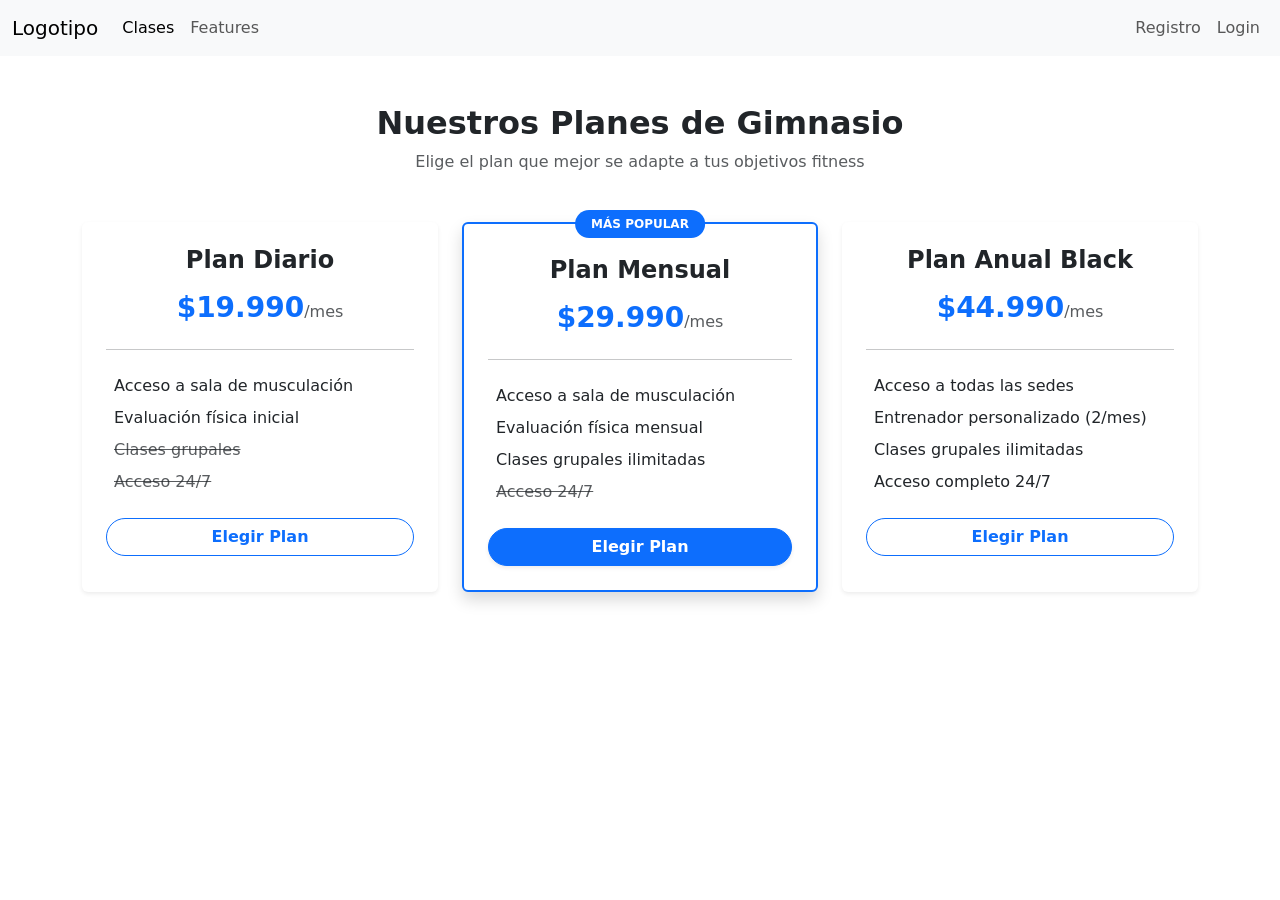
==== index.html @ c9a06f9a "cambio de nombre" ====
<!doctype html>
<html lang="en">
  <head>
    <meta charset="utf-8">
    <meta name="viewport" content="width=device-width, initial-scale=1">
    <title>Bootstrap demo</title>
    <link href="https://cdn.jsdelivr.net/npm/bootstrap@5.3.8/dist/css/bootstrap.min.css" rel="stylesheet" integrity="sha384-sRIl4kxILFvY47J16cr9ZwB07vP4J8+LH7qKQnuqkuIAvNWLzeN8tE5YBujZqJLB" crossorigin="anonymous">
  </head>
<body>
    
  
  <nav class="navbar navbar-expand-lg bg-body-tertiary">
    <div class="container-fluid">
      <a class="navbar-brand" href="#">Logotipo</a>
      <button class="navbar-toggler" type="button" data-bs-toggle="collapse" data-bs-target="#navbarNavAltMarkup"
        aria-controls="navbarNavAltMarkup" aria-expanded="false" aria-label="Toggle navigation">
        <span class="navbar-toggler-icon"></span>
      </button>
      <div class="collapse navbar-collapse" id="navbarNavAltMarkup">
        <div class="navbar-nav">
          <a class="nav-link active" aria-current="page" href="#">Clases</a>
          <a class="nav-link" href="#">Features</a>
        </div>

        <div class="navbar-nav ms-auto">
        <a class="nav-link" href="#">Registro</a>
        <a class="nav-link" href="#">Login</a>
      </div>

      </div>
    </div>
  </nav>


  <div class="container my-5">
  <!-- Título de la sección -->
  <div class="text-center mb-5">
    <h2 class="fw-bold">Nuestros Planes de Gimnasio</h2>
    <p class="text-muted">Elige el plan que mejor se adapte a tus objetivos fitness</p>
  </div>

  <!-- Contenedor de las 3 tarjetas -->
  <div class="row row-cols-1 row-cols-md-3 g-4 justify-content-center">
    <!-- Tarjeta 1: Plan Principiante -->
    <div class="col">
      <div class="card h-100 shadow-sm border-0">
        <div class="card-body p-4 text-center">
          <h4 class="card-title fw-bold mb-3">Plan Diario</h4>
          <h3 class="card-price text-primary fw-bold mb-4">$19.990<span class="fs-6 fw-normal text-muted">/mes</span></h3>
          <hr>
          <ul class="list-unstyled my-4 text-start">
            <li class="mb-2"><i class="bi bi-check2 text-success me-2"></i> Acceso a sala de musculación</li>
            <li class="mb-2"><i class="bi bi-check2 text-success me-2"></i> Evaluación física inicial</li>
            <li class="mb-2 text-muted text-decoration-line-through"><i class="bi bi-x text-danger me-2"></i> Clases grupales</li>
            <li class="text-muted text-decoration-line-through"><i class="bi bi-x text-danger me-2"></i> Acceso 24/7</li>
          </ul>
          <button class="btn btn-outline-primary w-100 mt-auto rounded-pill fw-bold">Elegir Plan</button>
        </div>
      </div>
    </div>

    <!-- Tarjeta 2: Plan Destacado (Recomendado) -->
    <div class="col">
      <div class="card h-100 shadow border-primary border-2 position-relative">
        <!-- Etiqueta de "Más Vendido" -->
        <span class="position-absolute top-0 start-50 translate-middle badge rounded-pill bg-primary px-3 py-2 fw-bold text-uppercase">Más Popular</span>
        
        <div class="card-body p-4 text-center mt-2">
          <h4 class="card-title fw-bold mb-3">Plan Mensual</h4>
          <h3 class="card-price text-primary fw-bold mb-4">$29.990<span class="fs-6 fw-normal text-muted">/mes</span></h3>
          <hr>
          <ul class="list-unstyled my-4 text-start">
            <li class="mb-2"><i class="bi bi-check2 text-success me-2"></i> Acceso a sala de musculación</li>
            <li class="mb-2"><i class="bi bi-check2 text-success me-2"></i> Evaluación física mensual</li>
            <li class="mb-2"><i class="bi bi-check2 text-success me-2"></i> Clases grupales ilimitadas</li>
            <li class="text-muted text-decoration-line-through"><i class="bi bi-x text-danger me-2"></i> Acceso 24/7</li>
          </ul>
          <button class="btn btn-primary w-100 mt-auto rounded-pill fw-bold shadow-sm">Elegir Plan</button>
        </div>
      </div>
    </div>

    <!-- Tarjeta 3: Plan Premium -->
    <div class="col">
      <div class="card h-100 shadow-sm border-0">
        <div class="card-body p-4 text-center">
          <h4 class="card-title fw-bold mb-3">Plan Anual Black</h4>
          <h3 class="card-price text-primary fw-bold mb-4">$44.990<span class="fs-6 fw-normal text-muted">/mes</span></h3>
          <hr>
          <ul class="list-unstyled my-4 text-start">
            <li class="mb-2"><i class="bi bi-check2 text-success me-2"></i> Acceso a todas las sedes</li>
            <li class="mb-2"><i class="bi bi-check2 text-success me-2"></i> Entrenador personalizado (2/mes)</li>
            <li class="mb-2"><i class="bi bi-check2 text-success me-2"></i> Clases grupales ilimitadas</li>
            <li class="mb-2"><i class="bi bi-check2 text-success me-2"></i> Acceso completo 24/7</li>
          </ul>
          <button class="btn btn-outline-primary w-100 mt-auto rounded-pill fw-bold">Elegir Plan</button>
        </div>
      </div>
    </div>
  </div>
</div>




<script src="https://cdn.jsdelivr.net/npm/bootstrap@5.3.8/dist/js/bootstrap.bundle.min.js"
    integrity="sha384-FKyoEForCGlyvwx9Hj09JcYn3nv7wiPVlz7YYwJrWVcXK/BmnVDxM+D2scQbITxI"
    crossorigin="anonymous"></script>
</body>
</html>
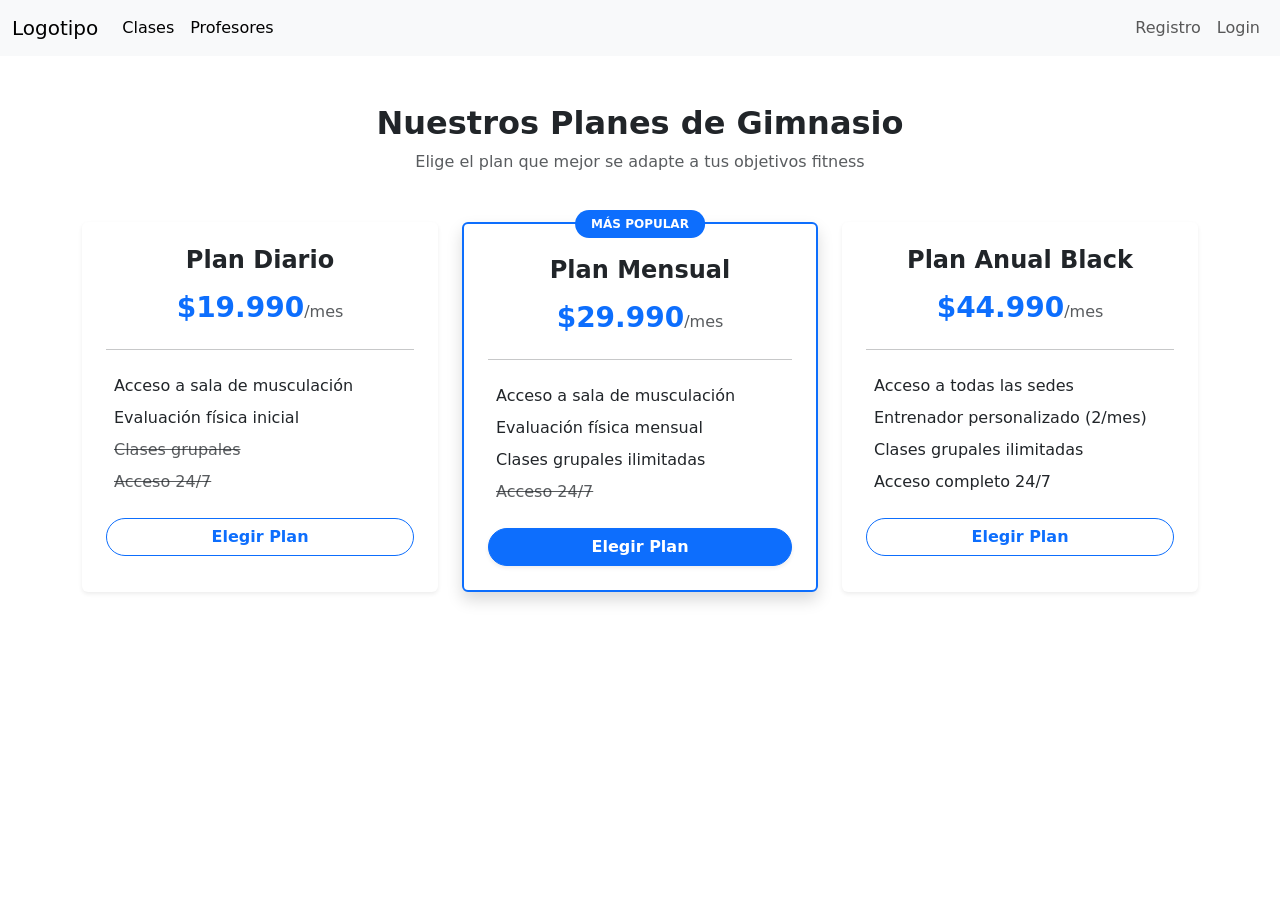
==== commit 6c33a2a1: "Se crea css y formulario de clases" ====
--- a/index.html
+++ b/index.html
@@ -11,15 +11,15 @@
   
   <nav class="navbar navbar-expand-lg bg-body-tertiary">
     <div class="container-fluid">
-      <a class="navbar-brand" href="#">Logotipo</a>
+      <a class="navbar-brand" href="index.html">Logotipo</a>
       <button class="navbar-toggler" type="button" data-bs-toggle="collapse" data-bs-target="#navbarNavAltMarkup"
         aria-controls="navbarNavAltMarkup" aria-expanded="false" aria-label="Toggle navigation">
         <span class="navbar-toggler-icon"></span>
       </button>
       <div class="collapse navbar-collapse" id="navbarNavAltMarkup">
         <div class="navbar-nav">
-          <a class="nav-link active" aria-current="page" href="#">Clases</a>
-          <a class="nav-link" href="#">Features</a>
+          <a class="nav-link active" aria-current="page" href="clases.html">Clases</a>
+          <a class="nav-link active" aria-current="page" href="#">Profesores</a>
         </div>
 
         <div class="navbar-nav ms-auto">
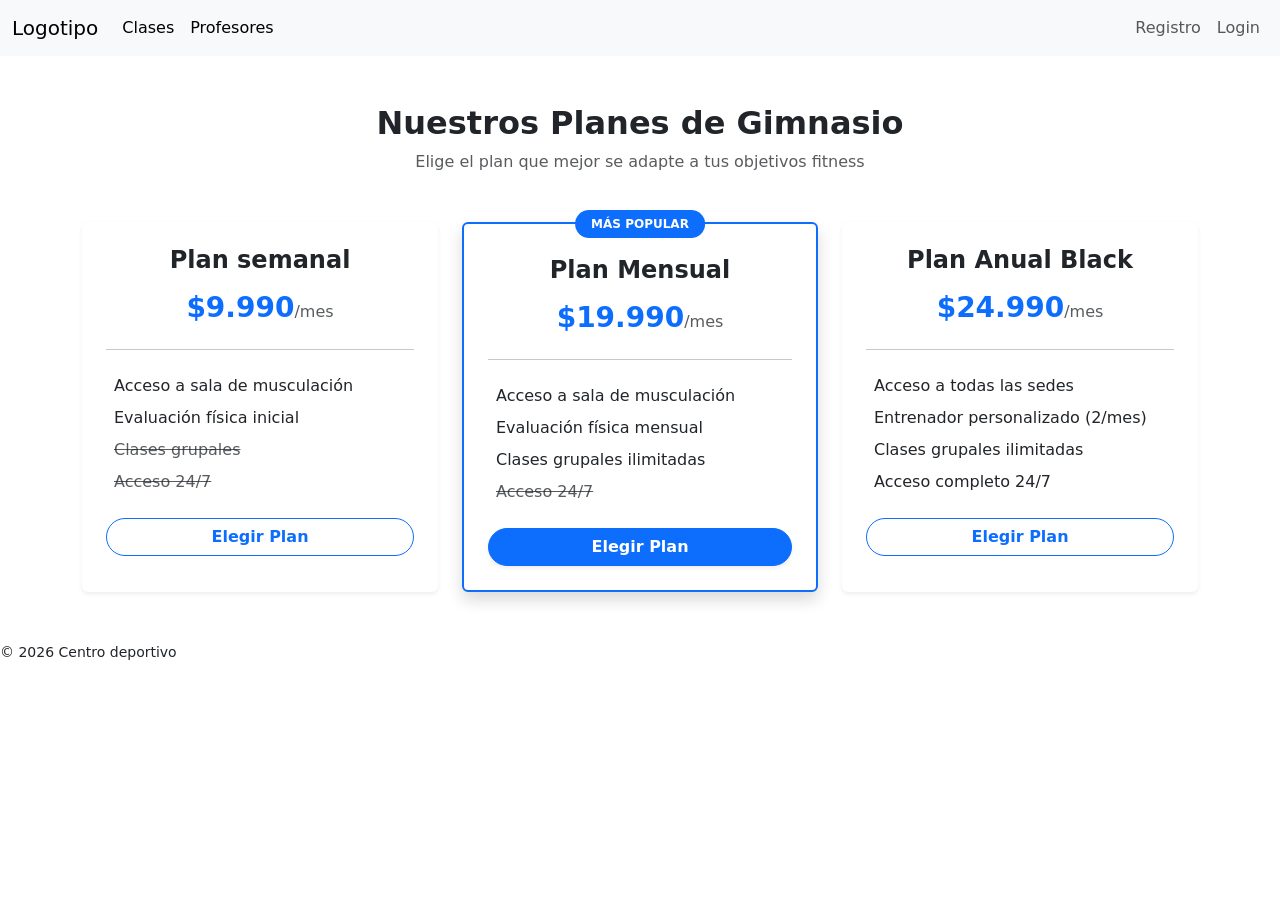
==== commit bec07301: "Se agrega archivo js de validacion y modificaciones al estilo y archivos html" ====
--- a/index.html
+++ b/index.html
@@ -41,12 +41,12 @@
 
   <!-- Contenedor de las 3 tarjetas -->
   <div class="row row-cols-1 row-cols-md-3 g-4 justify-content-center">
-    <!-- Tarjeta 1: Plan Principiante -->
+    <!-- Tarjeta 1: Plan Semanal -->
     <div class="col">
       <div class="card h-100 shadow-sm border-0">
         <div class="card-body p-4 text-center">
-          <h4 class="card-title fw-bold mb-3">Plan Diario</h4>
-          <h3 class="card-price text-primary fw-bold mb-4">$19.990<span class="fs-6 fw-normal text-muted">/mes</span></h3>
+          <h4 class="card-title fw-bold mb-3">Plan semanal</h4>
+          <h3 class="card-price text-primary fw-bold mb-4">$9.990<span class="fs-6 fw-normal text-muted">/mes</span></h3>
           <hr>
           <ul class="list-unstyled my-4 text-start">
             <li class="mb-2"><i class="bi bi-check2 text-success me-2"></i> Acceso a sala de musculación</li>
@@ -59,7 +59,7 @@
       </div>
     </div>
 
-    <!-- Tarjeta 2: Plan Destacado (Recomendado) -->
+    <!-- Tarjeta 2: Plan Mensual (Recomendado) -->
     <div class="col">
       <div class="card h-100 shadow border-primary border-2 position-relative">
         <!-- Etiqueta de "Más Vendido" -->
@@ -67,7 +67,7 @@
         
         <div class="card-body p-4 text-center mt-2">
           <h4 class="card-title fw-bold mb-3">Plan Mensual</h4>
-          <h3 class="card-price text-primary fw-bold mb-4">$29.990<span class="fs-6 fw-normal text-muted">/mes</span></h3>
+          <h3 class="card-price text-primary fw-bold mb-4">$19.990<span class="fs-6 fw-normal text-muted">/mes</span></h3>
           <hr>
           <ul class="list-unstyled my-4 text-start">
             <li class="mb-2"><i class="bi bi-check2 text-success me-2"></i> Acceso a sala de musculación</li>
@@ -85,7 +85,7 @@
       <div class="card h-100 shadow-sm border-0">
         <div class="card-body p-4 text-center">
           <h4 class="card-title fw-bold mb-3">Plan Anual Black</h4>
-          <h3 class="card-price text-primary fw-bold mb-4">$44.990<span class="fs-6 fw-normal text-muted">/mes</span></h3>
+          <h3 class="card-price text-primary fw-bold mb-4">$24.990<span class="fs-6 fw-normal text-muted">/mes</span></h3>
           <hr>
           <ul class="list-unstyled my-4 text-start">
             <li class="mb-2"><i class="bi bi-check2 text-success me-2"></i> Acceso a todas las sedes</li>
@@ -101,8 +101,9 @@
 </div>
 
 
+<footer><small>&copy; 2026 Centro deportivo</small></footer>
 
-
+<!-- Animacion colapse cuando es responsivo -->
 <script src="https://cdn.jsdelivr.net/npm/bootstrap@5.3.8/dist/js/bootstrap.bundle.min.js"
     integrity="sha384-FKyoEForCGlyvwx9Hj09JcYn3nv7wiPVlz7YYwJrWVcXK/BmnVDxM+D2scQbITxI"
     crossorigin="anonymous"></script>
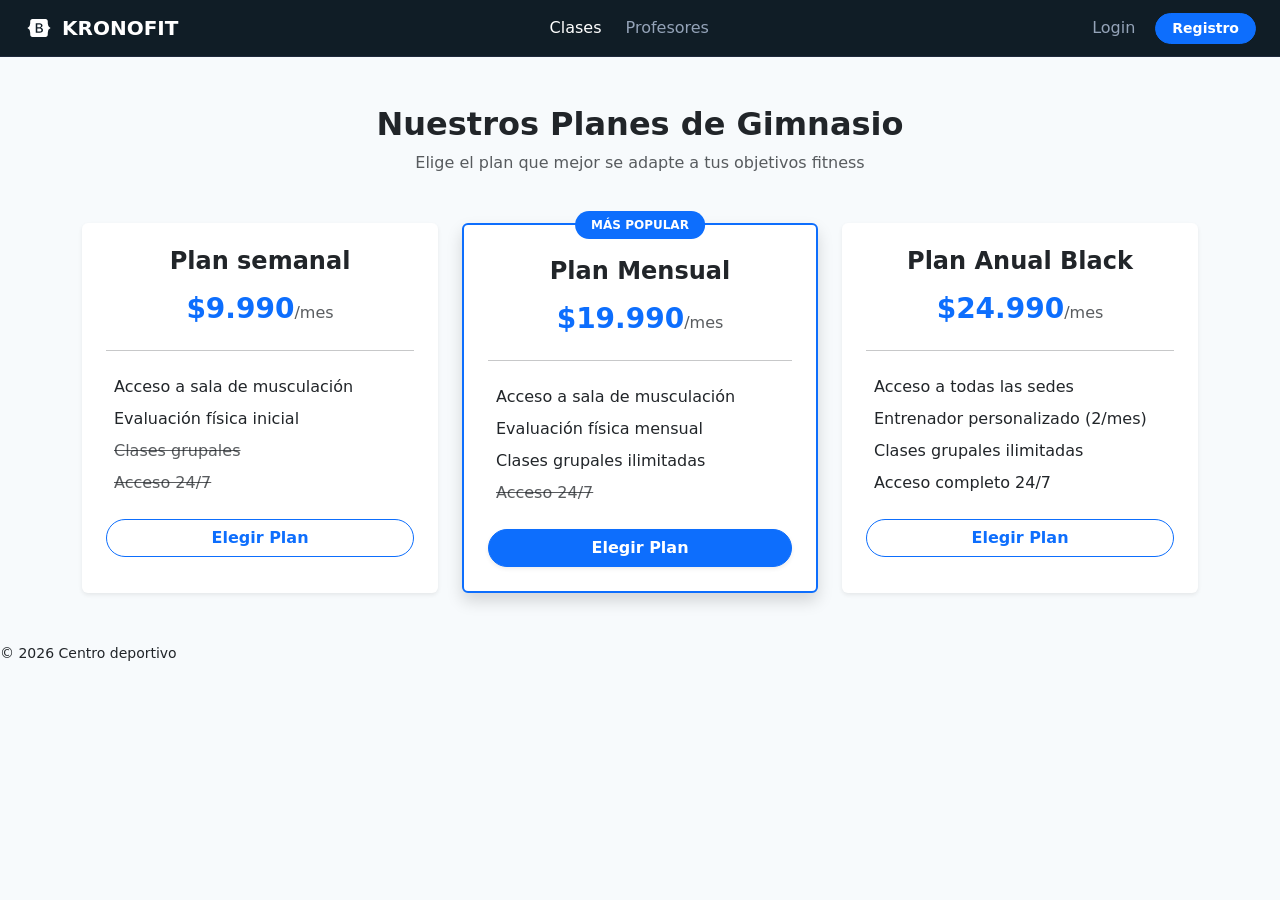
==== commit 6efa9a14: "Se reestablece navbar duplicada" ====
--- a/index.html
+++ b/index.html
@@ -5,32 +5,36 @@
     <meta name="viewport" content="width=device-width, initial-scale=1">
     <title>Bootstrap demo</title>
     <link href="https://cdn.jsdelivr.net/npm/bootstrap@5.3.8/dist/css/bootstrap.min.css" rel="stylesheet" integrity="sha384-sRIl4kxILFvY47J16cr9ZwB07vP4J8+LH7qKQnuqkuIAvNWLzeN8tE5YBujZqJLB" crossorigin="anonymous">
+    <link rel="stylesheet" href="/css/global.css">
   </head>
 <body>
     
   
-  <nav class="navbar navbar-expand-lg bg-body-tertiary">
-    <div class="container-fluid">
-      <a class="navbar-brand" href="index.html">Logotipo</a>
-      <button class="navbar-toggler" type="button" data-bs-toggle="collapse" data-bs-target="#navbarNavAltMarkup"
-        aria-controls="navbarNavAltMarkup" aria-expanded="false" aria-label="Toggle navigation">
+  <nav class="navbar navbar-expand-lg navbar-dark bg-navbar py-2">
+    <div class="container-fluid px-4">
+      <a class="navbar-brand d-flex align-items-center gap-2 m-0" href="/index.html">
+        <img src="/resources/logo.svg" alt="Logo" width="30" height="24" class="logo-white">
+        <span class="fw-bold">KRONOFIT</span>
+      </a>
+      <button class="navbar-toggler" type="button" data-bs-toggle="collapse" data-bs-target="#navbarNav" aria-controls="navbarNav" aria-expanded="false" aria-label="Toggle navigation">
         <span class="navbar-toggler-icon"></span>
       </button>
-      <div class="collapse navbar-collapse" id="navbarNavAltMarkup">
-        <div class="navbar-nav">
-          <a class="nav-link active" aria-current="page" href="clases.html">Clases</a>
-          <a class="nav-link active" aria-current="page" href="#">Profesores</a>
+      <div class="collapse navbar-collapse" id="navbarNav">
+        <ul class="navbar-nav mx-auto nav-center-modules my-2 my-lg-0">
+          <li class="nav-item">
+            <a class="nav-link active" aria-current="page" href="/html/clases.html">Clases</a>
+          </li>
+          <li class="nav-item">
+            <a class="nav-link" href="/html/profesores.html">Profesores</a>
+          </li>
+        </ul>
+        <div class="d-flex align-items-center gap-2 mt-2 mt-lg-0">
+          <a class="nav-link text-white text-decoration-none px-2" href="/html/login.html">Login</a>
+          <a class="btn btn-primary btn-sm px-3 rounded-pill fw-semibold" href="/html/RegistroUsuarios.html">Registro</a>
         </div>
-
-        <div class="navbar-nav ms-auto">
-        <a class="nav-link" href="#">Registro</a>
-        <a class="nav-link" href="#">Login</a>
-      </div>
-
       </div>
     </div>
   </nav>
-
 
   <div class="container my-5">
   <!-- Título de la sección -->
@@ -107,5 +111,6 @@
 <script src="https://cdn.jsdelivr.net/npm/bootstrap@5.3.8/dist/js/bootstrap.bundle.min.js"
     integrity="sha384-FKyoEForCGlyvwx9Hj09JcYn3nv7wiPVlz7YYwJrWVcXK/BmnVDxM+D2scQbITxI"
     crossorigin="anonymous"></script>
+<script src="/js/navbar.js"></script>
 </body>
 </html>
--- a/css/global.css
+++ b/css/global.css
@@ -0,0 +1,21 @@
+body {
+    background-color: #f7fafc;
+    min-height: 100vh;
+    margin: 0;
+}
+
+.bg-navbar {
+    background-color: #101d26 !important;
+    border-bottom: 1px solid #1e293b;
+}
+
+.bg-navbar .nav-link {
+    color: #94a3b8 !important;
+    transition: color 0.2s ease;
+    padding: 6px 12px !important;
+}
+
+.bg-navbar .nav-link:hover,
+.bg-navbar .nav-link.active {
+    color: #ffffff !important;
+}
